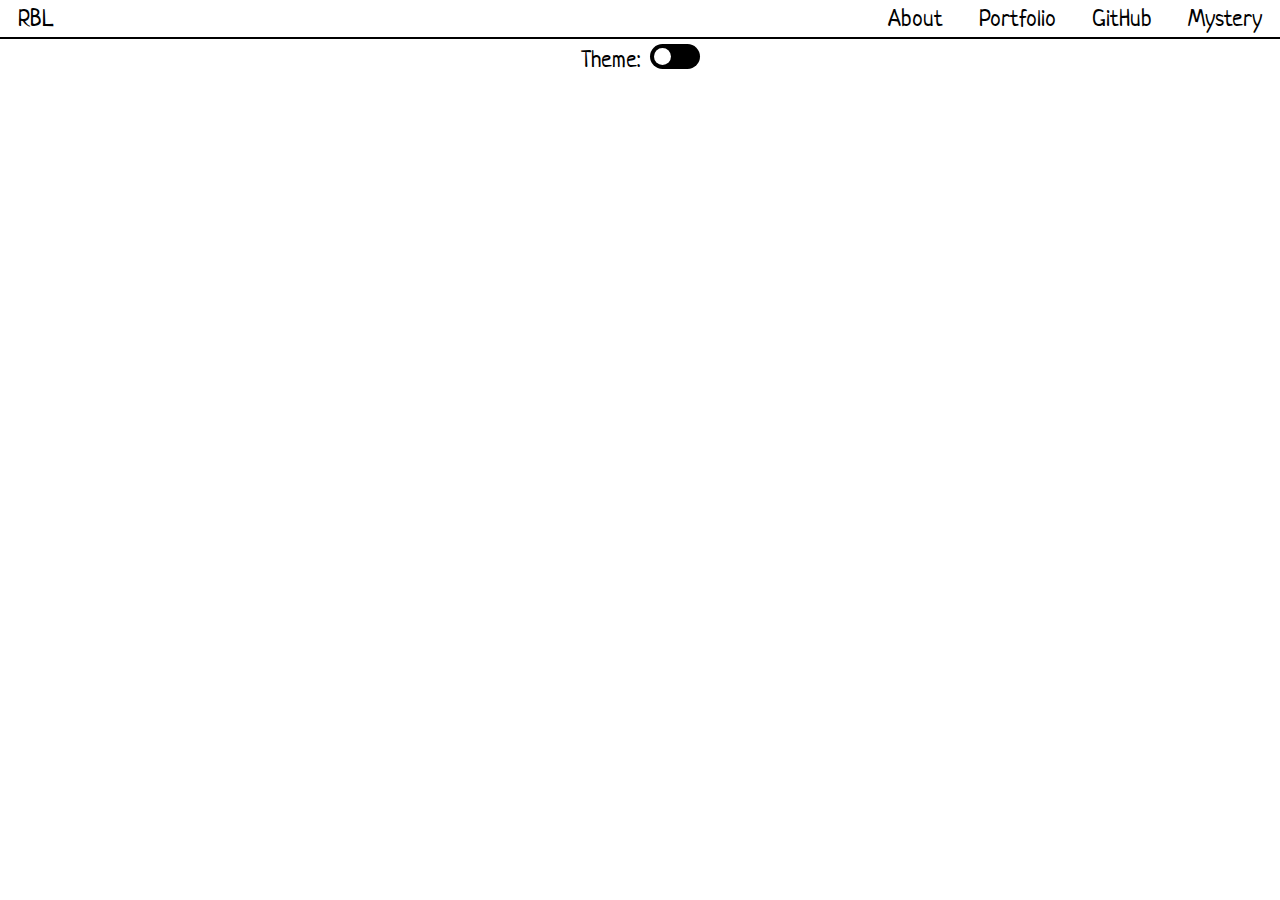
==== index.html @ 3a0e9665 "First commit" ====
<!DOCTYPE html>
<html>
    <head>
        <link rel="preconnect" href="https://fonts.googleapis.com">
        <link rel="preconnect" href="https://fonts.gstatic.com" crossorigin>
        <link href="https://fonts.googleapis.com/css2?family=Neucha&display=swap" rel="stylesheet">
        <link rel="stylesheet" href="./resources/css/light-theme.css">
    </head>
    <body>
        <header>
            <div class="nav-container">
                <div class="initials">
                    <p>RBL</p>
                </div>
                <nav>
                    <ul>
                        <li>About</li>
                        <li>Portfolio</li>
                        <li>GitHub</li>
                        <li>Mystery</li>
                    </ul>
                </nav>
            </div>
            <div class="theme-toggle">
                <label id="toggle-label" for="toggle">Theme:</label>
                <label class="switch">
                    <input id="toggle" type="checkbox">
                    <span class="slider round"></span>
                </label>
            </div>
        </header>
        <main>

        </main>
        <footer>

        </footer>
    </body>
</html>
---- resources/css/light-theme.css ----
* {
    box-sizing: border-box;
    margin: 0;
    padding: 0;
}

html {
    margin: 0;
    padding: 0;
    font-family: 'Neucha', cursive;
    font-size: 16px;
}

header {
    height: auto;
    width: 100%;
    /* border-bottom: 2px solid black; */
    display: flex;
    flex-direction: column;
    flex-wrap: nowrap;
    margin: 0;
    font-size: 1.5rem;
}

.nav-container {
    width: 100%;
    border-bottom: 2px solid black;
    display: flex;
}
.initials {
    display: flex;
    flex-flow: row nowrap;
    justify-content: flex-start;
    width: 50%;
}

.initials p {
    padding: 3px;
    margin-left: 15px;
    vertical-align: middle;
}

nav {
    width: 50%;
    /* font-size: 1.5rem; */
}

nav ul {
    list-style: none;
    display: inline-flex;
    justify-content: flex-end;
    flex-flow: row nowrap;
    width: 100%;
    align-items: stretch;
    
}

nav ul li {
    padding: 3px;
    margin: 0 15px;
    vertical-align: middle;
}


.theme-toggle {
    display: flex;
    justify-content: center;
    width: 100%;
    flex-wrap: wrap;
    align-content: center;
    padding: 5px 0;
}

/* SWITCH (from w3schools.com) */

#toggle-label {
    margin-right: 10px;
}

.switch {
    position: relative;
    display: inline-block;
    width: 50px;
    height: 25px;
  }
  
        /* Hide default HTML checkbox */
  .switch input {
    opacity: 0;
    width: 0;
    height: 0;
  }
  
        /* The slider */
  .slider {
    position: absolute;
    cursor: pointer;
    top: 0;
    left: 0;
    right: 0;
    bottom: 0;
    background-color: black;
    -webkit-transition: .4s;
    transition: .4s;
  }
  
  .slider:before {
    position: absolute;
    content: "";
    height: 17px;
    width: 17px;
    left: 4px;
    bottom: 4px;
    background-color: white;
    -webkit-transition: .4s;
    transition: .4s;
  }
  
  input:checked + .slider {
    background-color: #2196F3;
  }
  
  input:focus + .slider {
    box-shadow: 0 0 1px #2196F3;
  }
  
  input:checked + .slider:before {
    -webkit-transform: translateX(26px);
    -ms-transform: translateX(26px);
    transform: translateX(26px);
  }
  
        /* Rounded sliders */
  .slider.round {
    border-radius: 25px;
  }
  
  .slider.round:before {
    border-radius: 50%;
  }
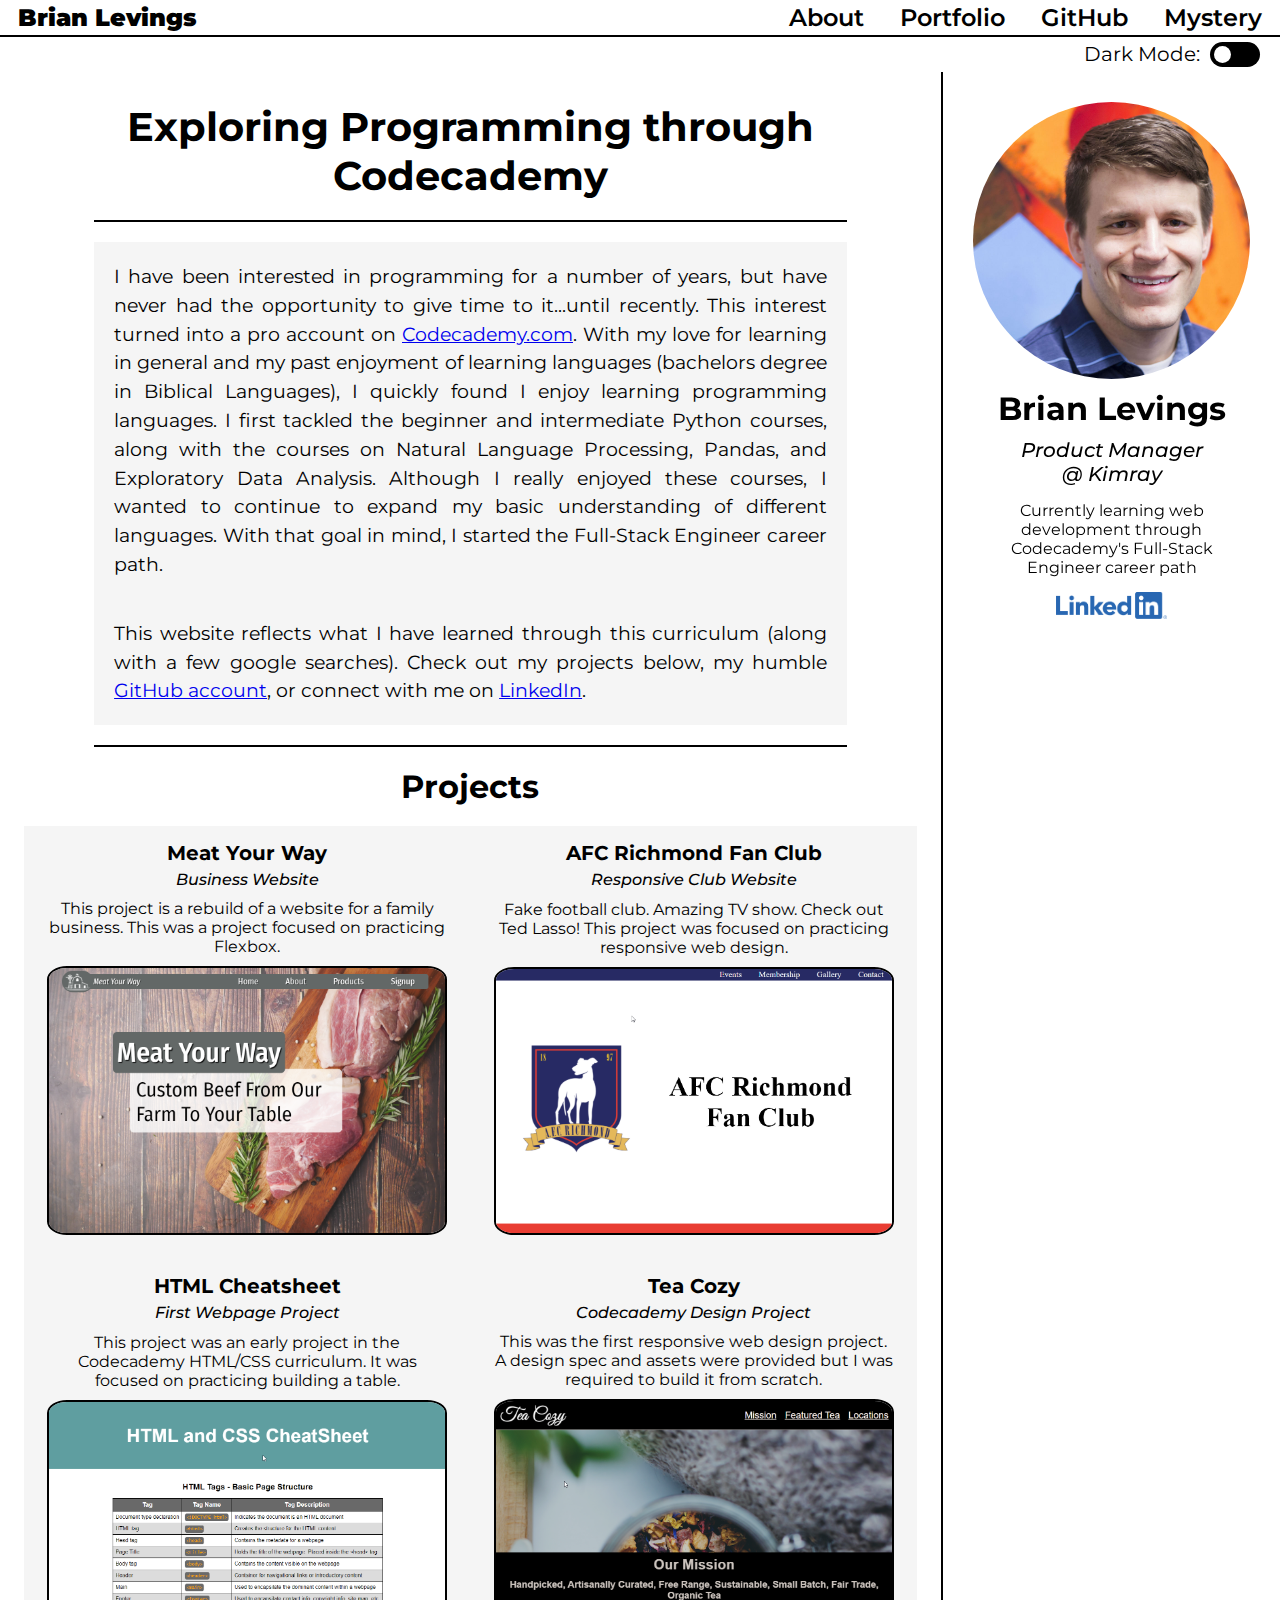
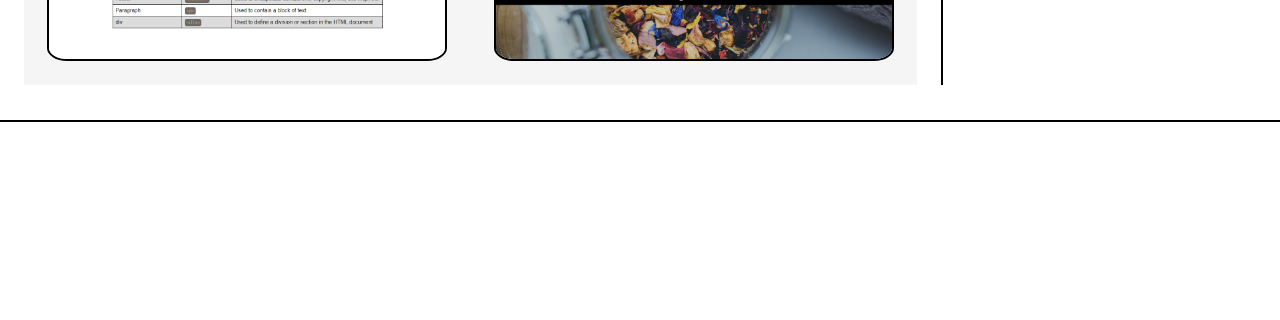
==== commit 5b8aa537: "Second commit" ====
--- a/index.html
+++ b/index.html
@@ -1,39 +1,107 @@
 <!DOCTYPE html>
 <html>
-    <head>
-        <link rel="preconnect" href="https://fonts.googleapis.com">
-        <link rel="preconnect" href="https://fonts.gstatic.com" crossorigin>
-        <link href="https://fonts.googleapis.com/css2?family=Neucha&display=swap" rel="stylesheet">
-        <link rel="stylesheet" href="./resources/css/light-theme.css">
-    </head>
-    <body>
-        <header>
-            <div class="nav-container">
-                <div class="initials">
-                    <p>RBL</p>
-                </div>
-                <nav>
-                    <ul>
-                        <li>About</li>
-                        <li>Portfolio</li>
-                        <li>GitHub</li>
-                        <li>Mystery</li>
-                    </ul>
-                </nav>
+
+<head>
+    <title>Brian Levings</title>
+    <link rel="preconnect" href="https://fonts.googleapis.com">
+    <link rel="preconnect" href="https://fonts.gstatic.com" crossorigin>
+    <link href="https://fonts.googleapis.com/css2?family=Montserrat:ital,wght@0,100;0,200;0,300;0,400;0,500;0,600;0,700;0,800;0,900;1,100;1,200;1,300;1,400;1,500;1,600;1,700;1,800;1,900&display=swap" rel="stylesheet">
+    <link rel="stylesheet" href="./resources/css/light-theme.css" id="theme-link">
+</head>
+
+<body>
+    <header>
+        <div class="nav-container">
+            <div class="initials">
+                <p>Brian Levings</p>
             </div>
-            <div class="theme-toggle">
-                <label id="toggle-label" for="toggle">Theme:</label>
-                <label class="switch">
+            <nav>
+                <ul>
+                    <li>About</li>
+                    <li>Portfolio</li>
+                    <li>GitHub</li>
+                    <li>Mystery</li>
+                </ul>
+            </nav>
+        </div>
+        <div class="theme-toggle">
+            <label id="toggle-label" for="toggle">Dark Mode:</label>
+            <label class="switch">
                     <input id="toggle" type="checkbox">
                     <span class="slider round"></span>
                 </label>
+        </div>
+    </header>
+    <main>
+        <section class="main_column">
+            <div class="main_header">
+                <h1>Exploring Programming through Codecademy</h1>
+                <!-- <h2>Welcome to my sandbox!</h2> -->
             </div>
-        </header>
-        <main>
+            <div class="main_opener">
+                <p>I have been interested in programming for a number of years, but have never had the opportunity to give time to it...until recently. This interest turned into a pro account on <a href="https://www.codecademy.com" target="_blank">Codecademy.com</a>.
+                    With my love for learning in general and my past enjoyment of learning languages (bachelors degree in Biblical Languages), I quickly found I enjoy learning programming languages. I first tackled the beginner and intermediate Python
+                    courses, along with the courses on Natural Language Processing, Pandas, and Exploratory Data Analysis. Although I really enjoyed these courses, I wanted to continue to expand my basic understanding of different languages. With that
+                    goal in mind, I started the Full-Stack Engineer career path.
+                </p>
+                <p>
+                    This website reflects what I have learned through this curriculum (along with a few google searches). Check out my projects below, my humble <a href="https://github.com/blevings" target="_blank">GitHub account</a>, or connect with
+                    me on <a href="https://www.linkedin.com/in/richard-brian-levings" target="_blank">LinkedIn</a>.
+                </p>
+            </div>
+            <div class="projects_header">
+                <h2>Projects</h2>
+            </div>
+            <div class="projects_container">
+                <div class="project">
+                    <h3>Meat Your Way</h3>
+                    <h4>Business Website</h4>
+                    <p>This project is a rebuild of a website for a family business. This was a project focused on practicing Flexbox. </p>
+                    <a href="./resources/webpages/flexbox-business-site-starting/index.html"><img src="./resources/images/meatyourway.png" alt=""></a>
+                </div>
+                <div class="project">
+                    <h3>AFC Richmond Fan Club</h3>
+                    <h4>Responsive Club Website</h4>
+                    <p>Fake football club. Amazing TV show. Check out Ted Lasso! This project was focused on practicing responsive web design.</p>
+                    <a href="./resources/webpages/starting/index.html"><img src="./resources/images/AFC.png" alt=""></a>
+                </div>
+                <div class="project">
+                    <h3>HTML Cheatsheet</h3>
+                    <h4>First Webpage Project</h4>
+                    <p>This project was an early project in the Codecademy HTML/CSS curriculum. It was focused on practicing building a table. </p>
+                    <a href="./resources/webpages/html-css-cheatsheet/index.html"><img src="./resources/images/HTML Cheatsheet.png" alt=""></a>
+                </div>
+                <div class="project">
+                    <h3>Tea Cozy</h3>
+                    <h4>Codecademy Design Project</h4>
+                    <p>This was the first responsive web design project. A design spec and assets were provided but I was required to build it from scratch.</p>
+                    <a href="./resources/webpages/tea_cozy/index.html"><img src="./resources/images/tea_cozy.png" alt=""></a>
+                </div>
+            </div>
 
-        </main>
-        <footer>
+        </section>
+        <section class="sidebar">
+            <div class="sidebar-container">
+                <div class="img_container">
+                    <img src="./resources/images/Brian Levings_edit.jpg" alt="">
+                </div>
+                <div class="headshot_info">
+                    <h2>Brian Levings</h2>
+                    <h3>Product Manager <br> @ Kimray</h3>
+                    <p>Currently learning web development through Codecademy's Full-Stack Engineer career path</p>
+                    <figure>
+                        <a href="https://www.linkedin.com/in/richard-brian-levings" target="_blank"><img src="./resources/images/LI-Logo.png" alt="LinkedIn Logo"></a>
+                    </figure>
+                </div>
+            </div>
+        </section>
+    </main>
+    <footer>
 
-        </footer>
-    </body>
+    </footer>
+
+    <script src="./resources/scripts/scripts.js"></script>
+
+</body>
+
 </html>--- a/resources/css/light-theme.css
+++ b/resources/css/light-theme.css
@@ -7,7 +7,7 @@
 html {
     margin: 0;
     padding: 0;
-    font-family: 'Neucha', cursive;
+    font-family: 'Montserrat', sans-serif;
     font-size: 16px;
 }
 
@@ -27,6 +27,7 @@
     border-bottom: 2px solid black;
     display: flex;
 }
+
 .initials {
     display: flex;
     flex-flow: row nowrap;
@@ -38,6 +39,7 @@
     padding: 3px;
     margin-left: 15px;
     vertical-align: middle;
+    font-weight: 900;
 }
 
 nav {
@@ -52,24 +54,25 @@
     flex-flow: row nowrap;
     width: 100%;
     align-items: stretch;
-    
 }
 
 nav ul li {
     padding: 3px;
     margin: 0 15px;
     vertical-align: middle;
-}
-
+    font-weight: 600;
+}
 
 .theme-toggle {
     display: flex;
-    justify-content: center;
+    justify-content: flex-end;
     width: 100%;
     flex-wrap: wrap;
     align-content: center;
     padding: 5px 0;
-}
+    font-size: 1.25rem;
+}
+
 
 /* SWITCH (from w3schools.com) */
 
@@ -82,17 +85,22 @@
     display: inline-block;
     width: 50px;
     height: 25px;
-  }
-  
-        /* Hide default HTML checkbox */
-  .switch input {
+    margin-right: 20px;
+}
+
+
+/* Hide default HTML checkbox */
+
+.switch input {
     opacity: 0;
     width: 0;
     height: 0;
-  }
-  
-        /* The slider */
-  .slider {
+}
+
+
+/* The slider */
+
+.slider {
     position: absolute;
     cursor: pointer;
     top: 0;
@@ -102,9 +110,9 @@
     background-color: black;
     -webkit-transition: .4s;
     transition: .4s;
-  }
-  
-  .slider:before {
+}
+
+.slider:before {
     position: absolute;
     content: "";
     height: 17px;
@@ -114,27 +122,294 @@
     background-color: white;
     -webkit-transition: .4s;
     transition: .4s;
-  }
-  
-  input:checked + .slider {
-    background-color: #2196F3;
-  }
-  
-  input:focus + .slider {
-    box-shadow: 0 0 1px #2196F3;
-  }
-  
-  input:checked + .slider:before {
+}
+
+input:checked+.slider {
+    background-color: white;
+}
+
+input:focus+.slider {
+    box-shadow: 0 0 1px white;
+}
+
+input:checked+.slider:before {
     -webkit-transform: translateX(26px);
     -ms-transform: translateX(26px);
     transform: translateX(26px);
-  }
-  
-        /* Rounded sliders */
-  .slider.round {
+}
+
+
+/* Rounded sliders */
+
+.slider.round {
     border-radius: 25px;
-  }
-  
-  .slider.round:before {
+}
+
+.slider.round:before {
     border-radius: 50%;
-  }+}
+
+
+/* HERO SECTION */
+
+
+/* .hero {
+    width: 100%;
+    height: auto;
+    display: flex;
+    align-content: center;
+    justify-content: center;
+    flex-flow: row wrap;
+    margin-top: 30px;
+}
+
+.hero-container {
+    height: 80%;
+    background-color: #2a2a2a;
+    align-self: center;
+    display: flex;
+    justify-content: center;
+}
+
+.a,
+.d {
+    width: 60%;
+}
+
+.b,
+.c {
+    opacity: 0;
+    width: 40%;
+}
+
+.a {
+    border-top-right-radius: 3rem;
+}
+
+.d {
+    border-bottom-left-radius: 3rem;
+    border-top-left-radius: -3rem;
+}
+
+.hero-title {
+    color: white;
+    height: auto;
+    width: fit-content;
+    display: inline-flex;
+    flex-flow: row wrap;
+    justify-content: center;
+    align-content: center;
+
+}
+
+.hero-title h1 {
+    font-size: 6rem;
+    margin: 20px;
+
+    font-weight: 400;
+} */
+
+main {
+    display: grid;
+    grid-template-columns: 4fr 1fr;
+    grid-template-rows: auto;
+    column-gap: 30px;
+}
+
+
+/* MAIN BAR Section */
+
+.main_column {
+    grid-column: 1 / 2;
+    justify-content: flex-start;
+    display: inline-flex;
+    flex-flow: column nowrap;
+    width: 100%;
+    align-items: center;
+    border-right: 2px solid black;
+}
+
+.main_header {
+    display: inline-flex;
+    flex-flow: column nowrap;
+    justify-content: flex-start;
+    margin-top: 30px;
+    text-align: center;
+    width: 80%;
+}
+
+.main_header h1 {
+    font-size: 2.5rem;
+    /* font-style: italic; */
+    padding-bottom: 1.25rem;
+    /* width: 90%; */
+    border-bottom: 2px solid black;
+    margin-bottom: 20px;
+}
+
+.main_header h2 {
+    /* font-size: 2.5rem; */
+    /* font-style: italic; */
+    /* padding-bottom: 1.25rem; */
+    /* width: 90%; */
+    font-weight: 500;
+    /* border */
+    margin-bottom: 20px;
+}
+
+.main_opener {
+    width: 80%;
+    margin: 0 auto;
+    text-align: justify;
+}
+
+.main_opener p {
+    line-height: 1.5;
+    /* text-indent: 30px; */
+    font-size: 1.2rem;
+    padding-bottom: 20px;
+    background-color: whitesmoke;
+    padding: 20px;
+    font-weight: 400;
+}
+
+/* PROJECTS SECTION */
+
+.projects_header {
+    width: 80%;
+    text-align: center;
+    margin-top: 20px;
+    padding: 20px;
+    border-top: 2px solid black;
+}
+
+.projects_header h2 {
+    font-size: 2rem;
+}
+
+.projects_container {
+    display: inline-flex;
+    flex-direction: row;
+    flex-wrap: wrap;
+    justify-content: space-around;
+    width: 95%;
+    background-color: whitesmoke;
+}
+
+.project {
+    display: flex;
+    flex-flow: column wrap;
+    width: fit-content;
+    align-items: center;
+    justify-content: space-around;
+    min-width: 150px;
+    max-width: 400px;
+    text-align: center;
+    margin: 10px 10px 20px 10px;
+    
+}
+
+.project h3 {
+    font-size: 1.25rem;
+    margin: 5px;
+}
+
+.project h4 {
+    font-weight: 500;
+    font-style: italic;
+    margin-bottom: 10px;
+}
+
+.project p {
+    margin-bottom: 10px;
+}
+
+.project img {
+    max-width: 100%;
+    min-width: 175px;
+    border-radius: 5%;
+    border: 2px solid black;
+    ;
+}
+
+.project img:hover {
+    opacity: 0.8;
+}
+
+/* SIDEBAR Section */
+
+.sidebar {
+    width: 100%;
+    display: inline-flex;
+    justify-content: flex-start;
+    flex-direction: column;
+    grid-column: 2 / 3;
+    padding-right: 30px;
+    /* position: sticky; */
+    position: sticky;
+    top: 5px;
+
+}
+
+.sidebar-container {
+    width: auto;
+    height: auto;
+    position: sticky;
+    top: 5px;
+    margin-bottom: 20px;
+}
+
+.img_container {
+    width: auto;
+    height: auto;
+    display: flex;
+    justify-content: center;
+    flex-shrink: 1;
+}
+
+.sidebar .img_container img {
+    max-width: 277px;
+    max-height: 277px;
+    border-radius: 50%;
+    /* position: relative;
+    right: 150px; */
+    margin-top: 30px;
+    flex-shrink: 1;
+}
+
+.sidebar .headshot_info {
+    text-align: center;
+}
+
+.sidebar .headshot_info h2 {
+    font-size: 2rem;
+    margin-top: 10px;
+}
+
+.sidebar .headshot_info h3 {
+    font-size: 1.25rem;
+    margin: 10px 0 15px 0;
+    font-style: italic;
+    font-weight: 500;
+}
+
+.sidebar figure {
+    margin-top: 15px;
+    height: auto;
+    width: auto;
+}
+
+.sidebar figure img {
+    width: 40%;
+}
+
+
+/* FOOTER */
+
+footer {
+    width: 100%;
+    height: 200px;
+    content: "";
+    margin-top: 35px;
+    border-top: 2px solid black;
+}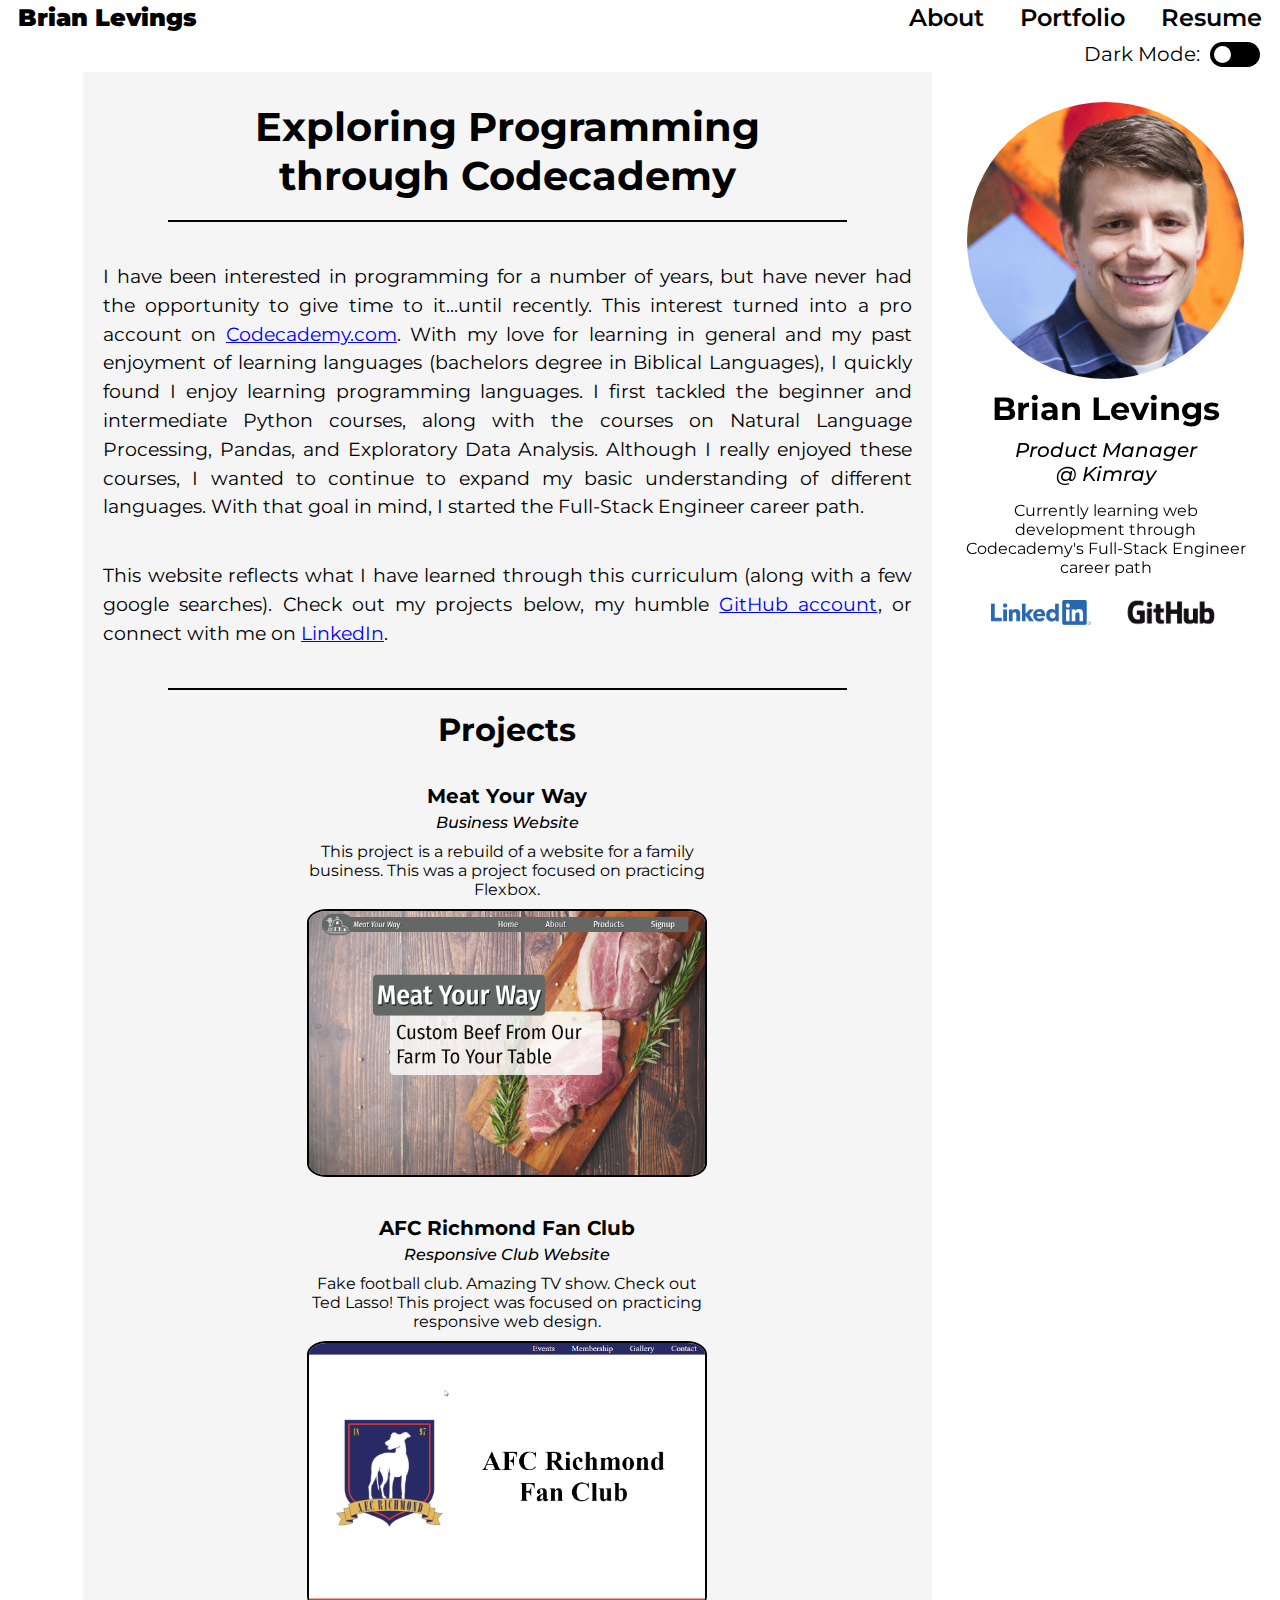
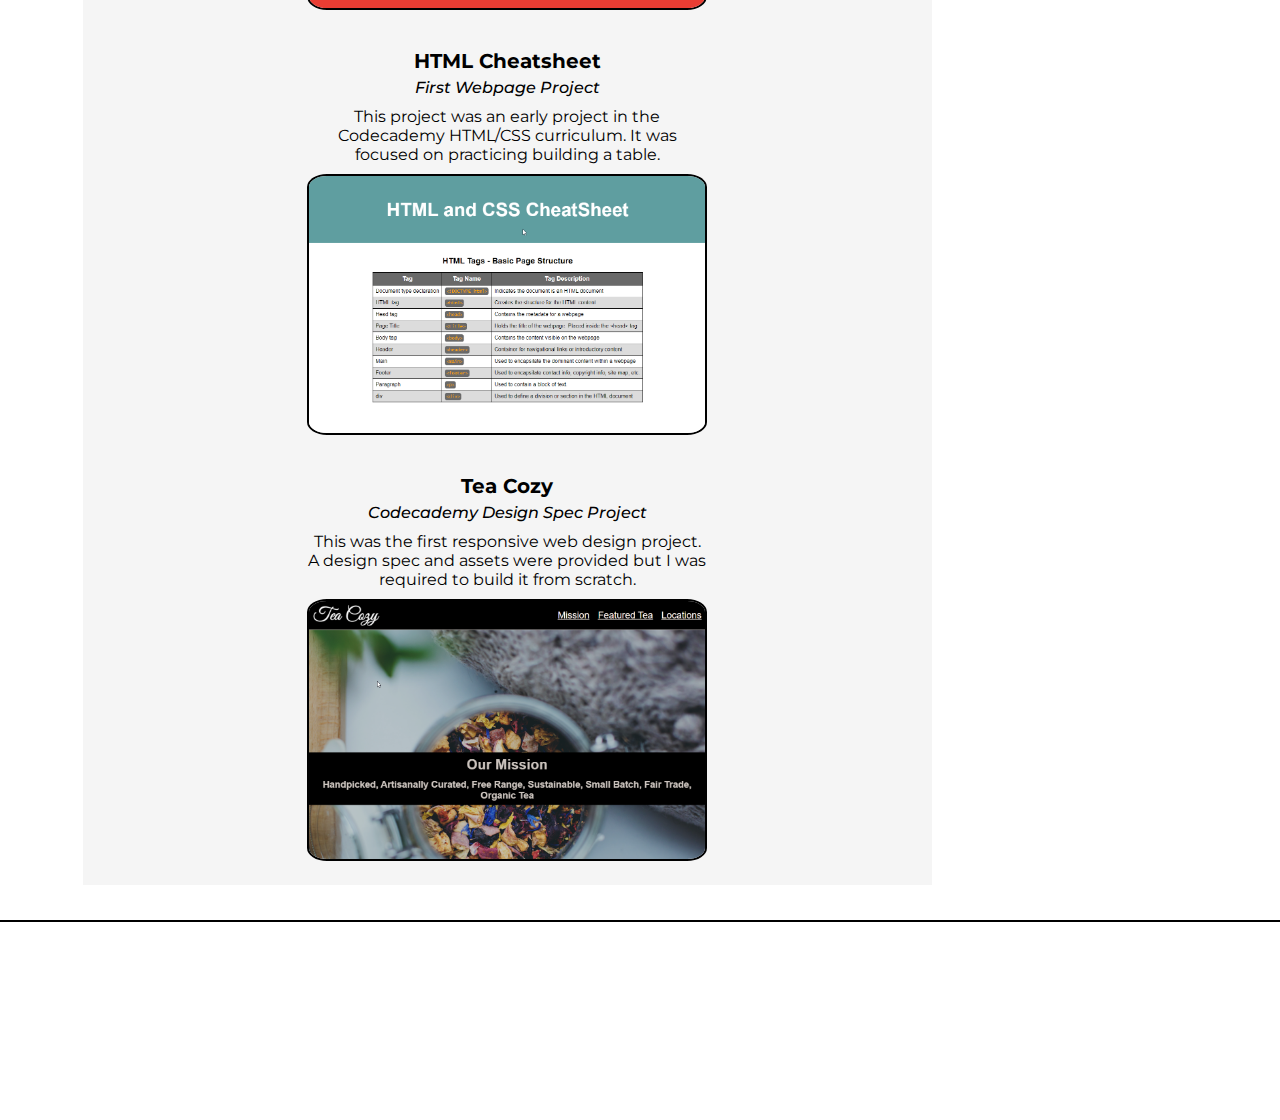
==== commit 33b140f7: "final commit for project" ====
--- a/index.html
+++ b/index.html
@@ -13,14 +13,21 @@
     <header>
         <div class="nav-container">
             <div class="initials">
-                <p>Brian Levings</p>
+                <p>
+                    <!-- <span style="color: red;">B</span>
+                    <span style="color: orange;">r</span>
+                    <span style="color: yellow;">i</span>
+                    <span style="color: green;">a</span>
+                    <span style="color: blue;">n </span>
+                    <span>Levings</span> -->
+                    <a href="./index.html"> Brian Levings</a>
+                </p>
             </div>
             <nav>
                 <ul>
-                    <li>About</li>
-                    <li>Portfolio</li>
-                    <li>GitHub</li>
-                    <li>Mystery</li>
+                    <li><a href="./about.html">About</a></li>
+                    <li><a href="#portfolio">Portfolio</a></li>
+                    <li>Resume</li>
                 </ul>
             </nav>
         </div>
@@ -34,6 +41,8 @@
     </header>
     <main>
         <section class="main_column">
+
+            <!-- _______MAIN INTRO_______ -->
             <div class="main_header">
                 <h1>Exploring Programming through Codecademy</h1>
                 <!-- <h2>Welcome to my sandbox!</h2> -->
@@ -49,7 +58,8 @@
                     me on <a href="https://www.linkedin.com/in/richard-brian-levings" target="_blank">LinkedIn</a>.
                 </p>
             </div>
-            <div class="projects_header">
+            <!-- _______PROJECTS_______ -->
+            <div class="projects_header" id="portfolio">
                 <h2>Projects</h2>
             </div>
             <div class="projects_container">
@@ -73,13 +83,14 @@
                 </div>
                 <div class="project">
                     <h3>Tea Cozy</h3>
-                    <h4>Codecademy Design Project</h4>
+                    <h4>Codecademy Design Spec Project</h4>
                     <p>This was the first responsive web design project. A design spec and assets were provided but I was required to build it from scratch.</p>
                     <a href="./resources/webpages/tea_cozy/index.html"><img src="./resources/images/tea_cozy.png" alt=""></a>
                 </div>
             </div>
 
         </section>
+        <!-- _______SIDEBAR_______ -->
         <section class="sidebar">
             <div class="sidebar-container">
                 <div class="img_container">
@@ -89,9 +100,14 @@
                     <h2>Brian Levings</h2>
                     <h3>Product Manager <br> @ Kimray</h3>
                     <p>Currently learning web development through Codecademy's Full-Stack Engineer career path</p>
-                    <figure>
-                        <a href="https://www.linkedin.com/in/richard-brian-levings" target="_blank"><img src="./resources/images/LI-Logo.png" alt="LinkedIn Logo"></a>
-                    </figure>
+                    <div class="logo_container">
+                        <figure>
+                            <a href="https://www.linkedin.com/in/richard-brian-levings" target="_blank"><img src="./resources/images/LI-Logo.png" alt="LinkedIn Logo"></a>
+                        </figure>
+                        <figure>
+                            <a href="https://github.com/blevings" target="_blank"><img src="./resources/images/GitHub_Logo.png" alt="" id="githubImg"></a>
+                        </figure>
+                    </div>
                 </div>
             </div>
         </section>
--- a/resources/css/light-theme.css
+++ b/resources/css/light-theme.css
@@ -11,10 +11,15 @@
     font-size: 16px;
 }
 
+@media only screen and (max-width: 690px) {
+    html {
+        font-size: 12px;
+    }
+}
+
 header {
     height: auto;
     width: 100%;
-    /* border-bottom: 2px solid black; */
     display: flex;
     flex-direction: column;
     flex-wrap: nowrap;
@@ -22,10 +27,17 @@
     font-size: 1.5rem;
 }
 
+a:link,
+a:visited {
+    color: blue;
+}
+
 .nav-container {
     width: 100%;
-    border-bottom: 2px solid black;
-    display: flex;
+    display: flex;
+    position: fixed;
+    background-color: white;
+    z-index: 1000;
 }
 
 .initials {
@@ -42,9 +54,17 @@
     font-weight: 900;
 }
 
+.initials a:link {
+    text-decoration: none;
+    color: black;
+}
+
+.initials a:visited {
+    color: black;
+}
+
 nav {
     width: 50%;
-    /* font-size: 1.5rem; */
 }
 
 nav ul {
@@ -63,6 +83,59 @@
     font-weight: 600;
 }
 
+nav ul li a:link,
+nav ul li a:visited {
+    text-decoration: none;
+    color: black;
+}
+
+nav ul li a:hover {
+    text-decoration: underline;
+}
+
+@media only screen and (max-width: 580px) {
+    .initials {
+        width: 100%;
+        flex-wrap: wrap;
+        justify-content: center;
+    }
+    .nav-container {
+        width: 100%;
+        display: flex;
+        flex-direction: column;
+        /* position: fixed;
+        background-color: white; */
+        z-index: 1000;
+    }
+    nav {
+        width: 100%;
+    }
+    nav ul {
+        list-style: none;
+        display: flex;
+        justify-content: center;
+        flex-flow: column wrap;
+        width: 100%;
+        /* align-items: stretch; */
+        align-content: center;
+    }
+    nav ul li {
+        padding: 3px;
+        margin: 0 0;
+        vertical-align: middle;
+        font-weight: 600;
+        width: 100%;
+        text-align: center;
+        border-top: 1px solid black;
+    }
+    nav ul li:last-of-type {
+        border-bottom: 1px solid black;
+    }
+}
+
+
+/* ---------------------------------------- */
+
 .theme-toggle {
     display: flex;
     justify-content: flex-end;
@@ -71,6 +144,15 @@
     align-content: center;
     padding: 5px 0;
     font-size: 1.25rem;
+    position: relative;
+    top: 37px;
+}
+
+@media only screen and (max-width: 580px) {
+    .theme-toggle {
+        position: relative;
+        top: 116px;
+    }
 }
 
 
@@ -150,83 +232,36 @@
 }
 
 
-/* HERO SECTION */
-
-
-/* .hero {
-    width: 100%;
-    height: auto;
-    display: flex;
-    align-content: center;
-    justify-content: center;
-    flex-flow: row wrap;
-    margin-top: 30px;
-}
-
-.hero-container {
-    height: 80%;
-    background-color: #2a2a2a;
-    align-self: center;
-    display: flex;
-    justify-content: center;
-}
-
-.a,
-.d {
-    width: 60%;
-}
-
-.b,
-.c {
-    opacity: 0;
-    width: 40%;
-}
-
-.a {
-    border-top-right-radius: 3rem;
-}
-
-.d {
-    border-bottom-left-radius: 3rem;
-    border-top-left-radius: -3rem;
-}
-
-.hero-title {
-    color: white;
-    height: auto;
-    width: fit-content;
-    display: inline-flex;
-    flex-flow: row wrap;
-    justify-content: center;
-    align-content: center;
-
-}
-
-.hero-title h1 {
-    font-size: 6rem;
-    margin: 20px;
-
-    font-weight: 400;
-} */
+/* ---------------------------------------- */
 
 main {
     display: grid;
-    grid-template-columns: 4fr 1fr;
+    grid-template-columns: .25fr 4fr 1.5fr;
     grid-template-rows: auto;
-    column-gap: 30px;
-}
-
-
-/* MAIN BAR Section */
+    column-gap: 1.875rem;
+    position: relative;
+    top: 37px;
+}
+
+@media only screen and (max-width: 580px) {
+    main {
+        grid-template-columns: .1fr 4fr .1fr;
+        position: relative;
+        top: 151px;
+    }
+}
+
+
+/* _______MAIN BAR Section_______ */
 
 .main_column {
-    grid-column: 1 / 2;
+    grid-column: 2 / 3;
     justify-content: flex-start;
     display: inline-flex;
     flex-flow: column nowrap;
     width: 100%;
     align-items: center;
-    border-right: 2px solid black;
+    background-color: whitesmoke;
 }
 
 .main_header {
@@ -240,32 +275,24 @@
 
 .main_header h1 {
     font-size: 2.5rem;
-    /* font-style: italic; */
     padding-bottom: 1.25rem;
-    /* width: 90%; */
     border-bottom: 2px solid black;
     margin-bottom: 20px;
 }
 
 .main_header h2 {
-    /* font-size: 2.5rem; */
-    /* font-style: italic; */
-    /* padding-bottom: 1.25rem; */
-    /* width: 90%; */
     font-weight: 500;
-    /* border */
     margin-bottom: 20px;
 }
 
 .main_opener {
-    width: 80%;
+    width: 100%;
     margin: 0 auto;
     text-align: justify;
 }
 
 .main_opener p {
     line-height: 1.5;
-    /* text-indent: 30px; */
     font-size: 1.2rem;
     padding-bottom: 20px;
     background-color: whitesmoke;
@@ -273,7 +300,8 @@
     font-weight: 400;
 }
 
-/* PROJECTS SECTION */
+
+/* _______PROJECTS SECTION_______ */
 
 .projects_header {
     width: 80%;
@@ -292,8 +320,9 @@
     flex-direction: row;
     flex-wrap: wrap;
     justify-content: space-around;
-    width: 95%;
+    width: 100%;
     background-color: whitesmoke;
+    padding: 0 5px;
 }
 
 .project {
@@ -306,7 +335,6 @@
     max-width: 400px;
     text-align: center;
     margin: 10px 10px 20px 10px;
-    
 }
 
 .project h3 {
@@ -326,7 +354,7 @@
 
 .project img {
     max-width: 100%;
-    min-width: 175px;
+    min-width: 150px;
     border-radius: 5%;
     border: 2px solid black;
     ;
@@ -336,44 +364,38 @@
     opacity: 0.8;
 }
 
-/* SIDEBAR Section */
+
+/* _______SIDEBAR Section_______ */
 
 .sidebar {
     width: 100%;
     display: inline-flex;
     justify-content: flex-start;
     flex-direction: column;
-    grid-column: 2 / 3;
-    padding-right: 30px;
-    /* position: sticky; */
-    position: sticky;
-    top: 5px;
-
+    grid-column: 3 / 4;
+    padding-right: 1.875rem;
 }
 
 .sidebar-container {
     width: auto;
     height: auto;
     position: sticky;
-    top: 5px;
+    top: 25px;
     margin-bottom: 20px;
 }
 
 .img_container {
-    width: auto;
-    height: auto;
     display: flex;
     justify-content: center;
     flex-shrink: 1;
+    flex-wrap: wrap;
 }
 
 .sidebar .img_container img {
     max-width: 277px;
-    max-height: 277px;
+    min-width: 0;
     border-radius: 50%;
-    /* position: relative;
-    right: 150px; */
-    margin-top: 30px;
+    margin-top: 1.875rem;
     flex-shrink: 1;
 }
 
@@ -393,6 +415,14 @@
     font-weight: 500;
 }
 
+.logo_container {
+    width: 100%;
+    justify-content: space-evenly;
+    display: inline-flex;
+    flex-wrap: wrap;
+    align-items: center;
+}
+
 .sidebar figure {
     margin-top: 15px;
     height: auto;
@@ -400,11 +430,35 @@
 }
 
 .sidebar figure img {
-    width: 40%;
-}
-
-
-/* FOOTER */
+    max-width: 100px;
+}
+
+@media only screen and (max-width: 1000px) {
+    .sidebar .img_container img {
+        max-width: 150px;
+    }
+}
+
+@media only screen and (max-width: 580px) {
+    .sidebar {
+        width: 100%;
+        display: inline-flex;
+        justify-content: flex-start;
+        flex-direction: column;
+        grid-column: 2 / 3;
+        padding-right: 30px;
+    }
+    .sidebar-container {
+        width: auto;
+        height: auto;
+        position: relative;
+        /* top: 25px; */
+        margin-bottom: 20px;
+    }
+}
+
+
+/* _______FOOTER_______ */
 
 footer {
     width: 100%;
@@ -412,4 +466,13 @@
     content: "";
     margin-top: 35px;
     border-top: 2px solid black;
+    position: relative;
+    top: 37px;
+}
+
+@media only screen and (max-width: 580px) {
+    footer {
+        position: relative;
+        top: 151px;
+    }
 }